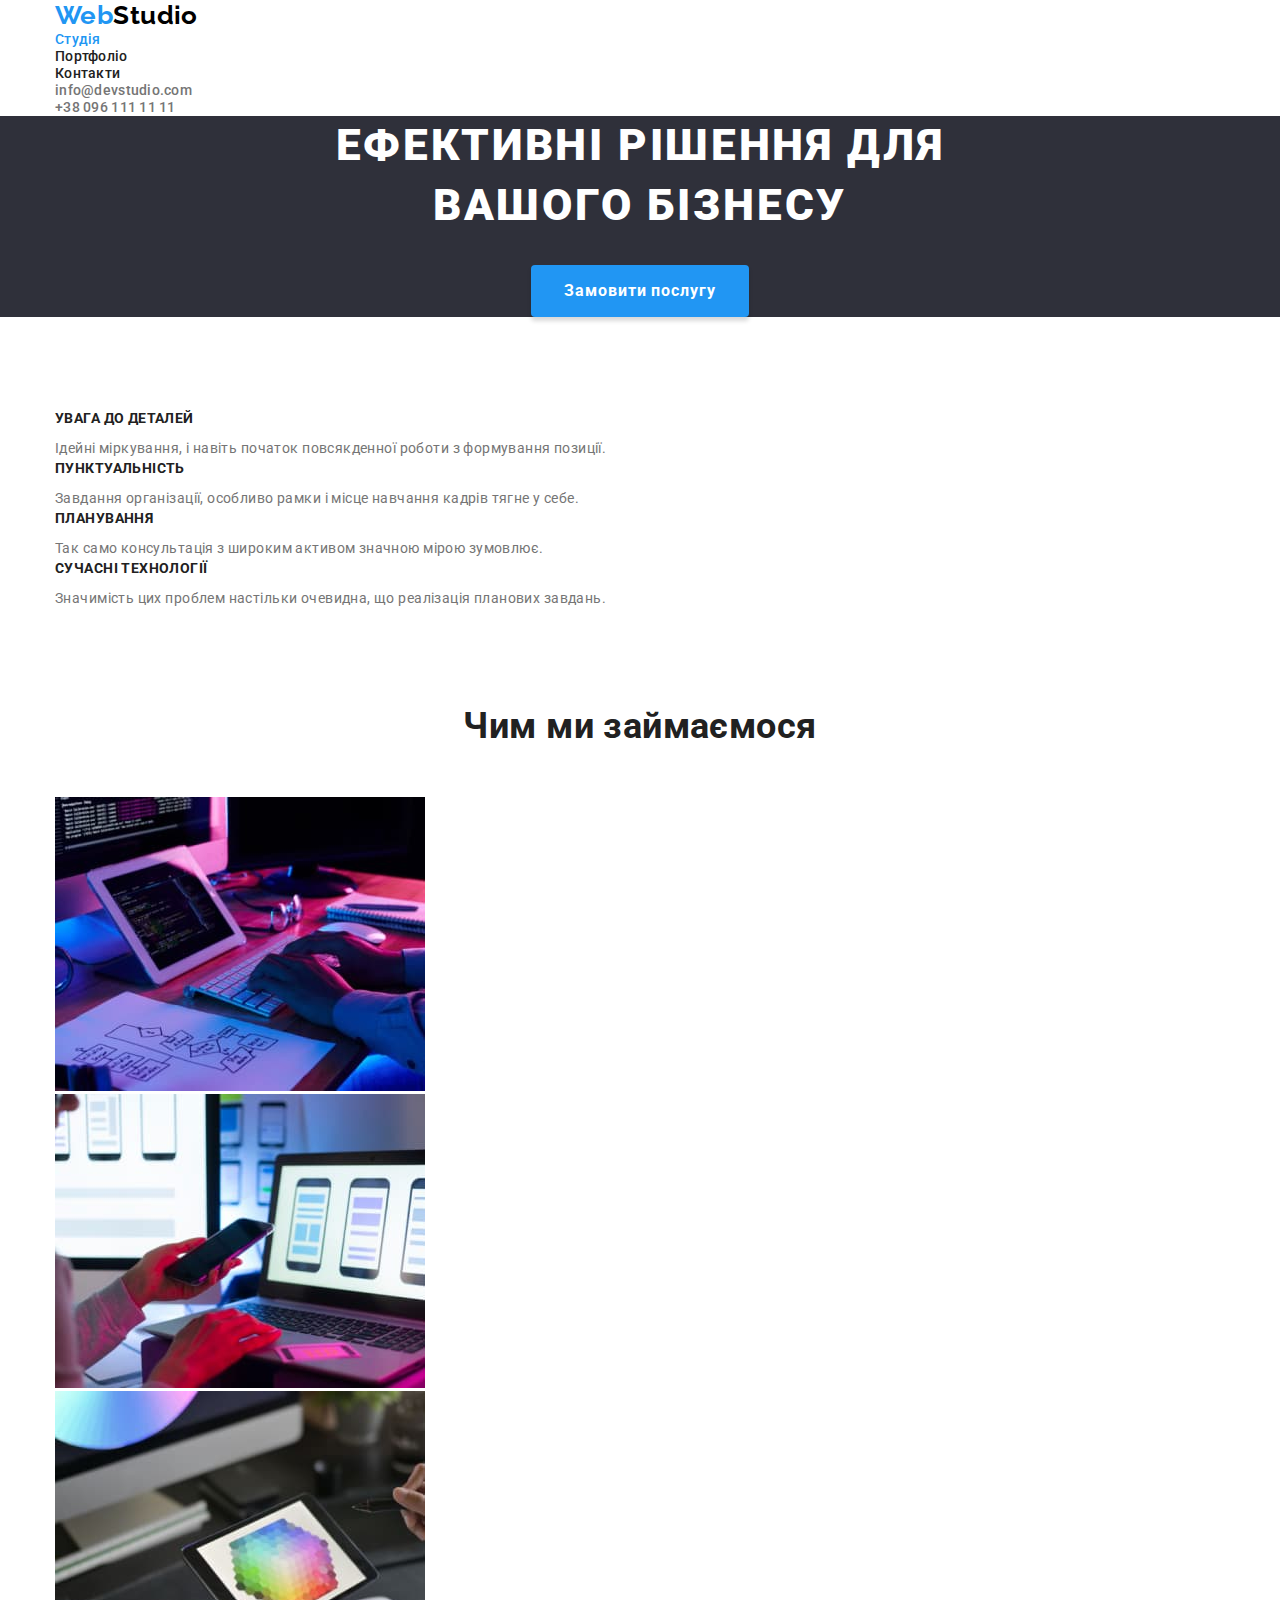
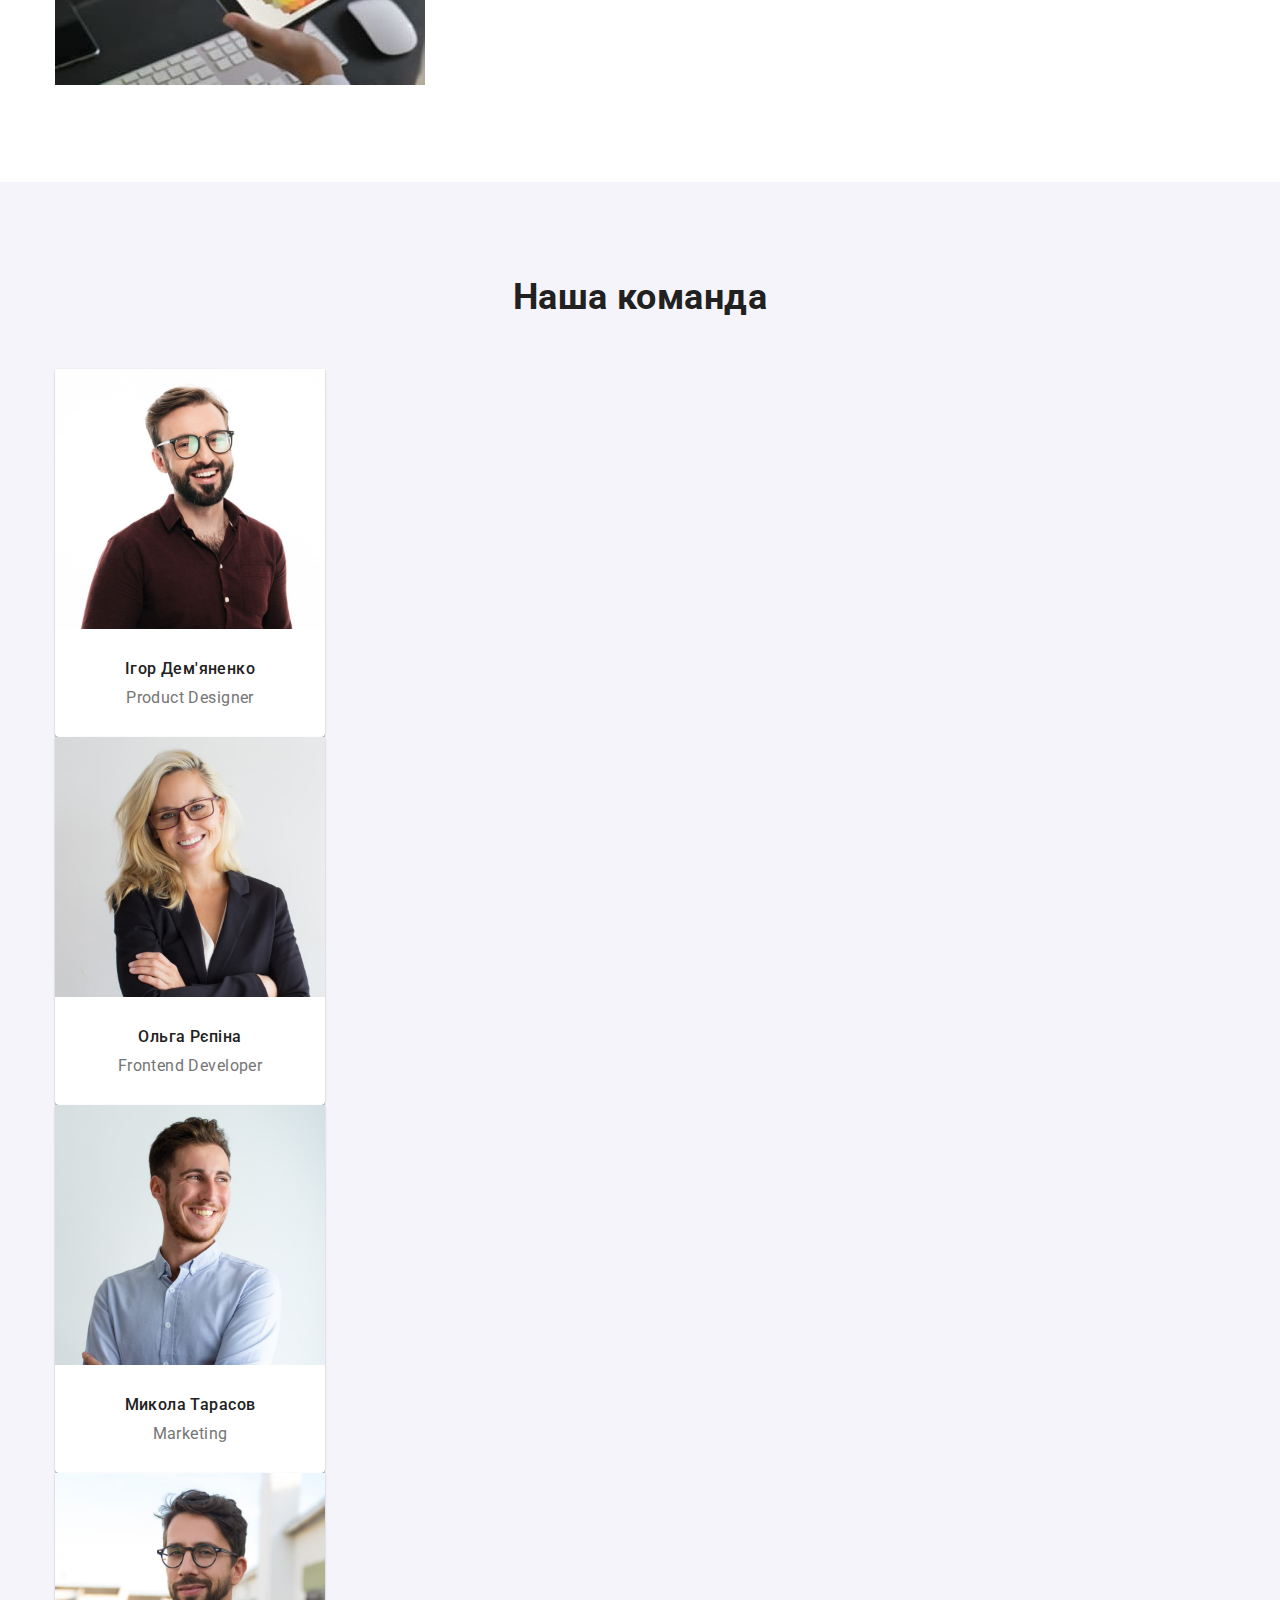
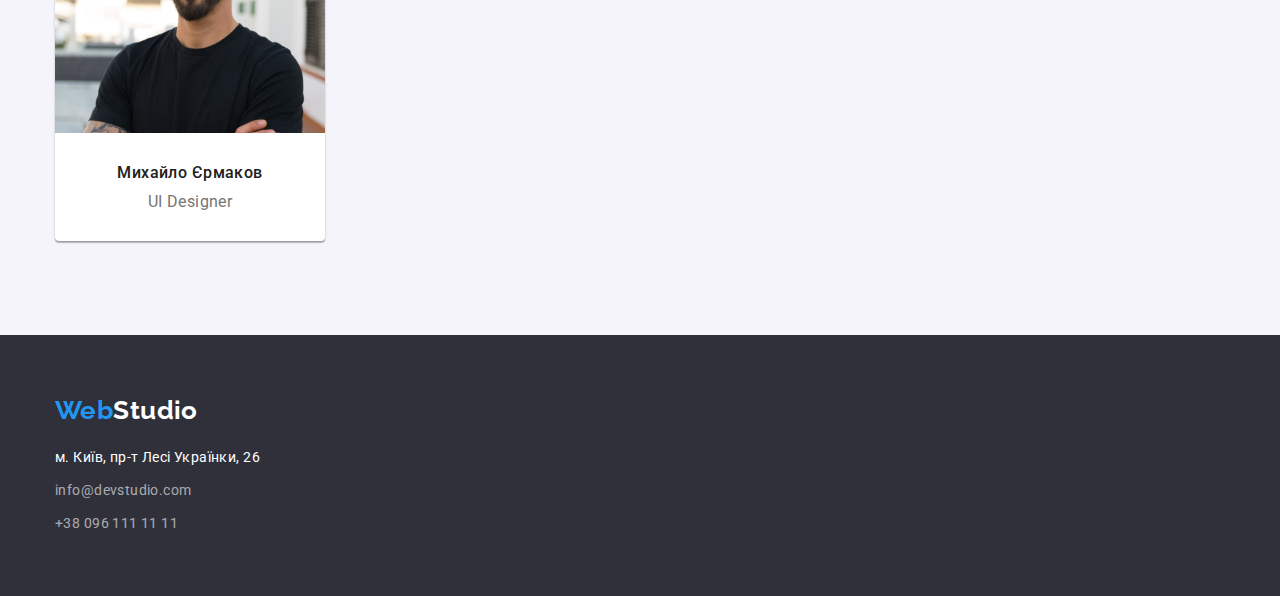
==== index.html @ ab70d48a "додає геометрію елементам головної сторінки проекту" ====
<!DOCTYPE html>
<html lang="uk">

<head>
    <meta charset="UTF-8">
    <meta http-equiv="X-UA-Compatible" content="IE=edge">
    <meta name="viewport" content="width=device-width, initial-scale=1.0">
    <title>Студія</title>
    <link rel="preconnect" href="https://fonts.googleapis.com">
    <link rel="preconnect" href="https://fonts.gstatic.com" crossorigin>
    <link href="https://fonts.googleapis.com/css2?family=Raleway:wght@700&family=Roboto:wght@400;500;700;900&display=swap"
        rel="stylesheet">
    <link rel="stylesheet" href="https://cdnjs.cloudflare.com/ajax/libs/modern-normalize/1.1.0/modern-normalize.min.css">
    <link rel="stylesheet" href="./css/styles.css" />
</head>

<body class="page">
    <!--Шапка проекту-->
    <header class="header">
        <div class="container">
            <nav>
                <a class="logo" href="./index.html" lang="en">
                    <span class="part-logo">Web</span>Studio</a>
                <ul class="list site-nav">
                    <li><a class="link current" href="./index.html">Студія</a></li>
                    <li><a class="link" href="./portfolio.html">Портфоліо</a></li>
                    <li><a class="link" href="#">Контакти</a></li>
                </ul>
            </nav>
            <ul class="list contacts-header">
                <li><a href="mailto:info@devstudio.com">info@devstudio.com</a></li>
                <li><a href="tel:+380961111111">+38 096 111 11 11</a></li>
            </ul>
        </div>
    </header>
    <!--Основна частина проекту-->
    <main>
        <!--Секція 1 герой-->
        <section class="hero section">
            <h1 class="hero-title">Ефективні рішення для <br> вашого бізнесу</h1>
            <button class="button" type="button">Замовити послугу</button>
        </section>
        <!--Секція 2 про компанію-->
        <section class="section">
            <div class="container">
                <h2 class="section-title visually-hidden">Про компанію</h2>
                <ul class="list about-list">
                    <li>
                        <h3 class="title">УВАГА ДО ДЕТАЛЕЙ</h3>
                        <p class="text">Ідейні міркування, і навіть початок повсякденної
                            роботи з формування позиції.</p>
                    </li>
                    <li>
                        <h3 class="title">ПУНКТУАЛЬНІСТЬ</h3>
                        <p class="text">Завдання організації, особливо рамки і місце
                            навчання кадрів тягне у себе.</p>
                    </li>
                    <li>
                        <h3 class="title">ПЛАНУВАННЯ</h3>
                        <p class="text">Так само консультація з широким активом значною
                            мірою зумовлює.</p>
                    </li>
                    <li>
                        <h3 class="title">СУЧАСНІ ТЕХНОЛОГІЇ</h3>
                        <p class="text">Значимість цих проблем настільки очевидна, що реалізація
                            планових завдань.</p>
                    </li>
                </ul>
            </div>
        </section>
        <!--Секція 3 чим займається компанія-->
        <section class="section">
            <div class="container">
                <h2 class="section-title">Чим ми займаємося</h2>
                <ul class="list">
                    <li>
                        <img src="./images/box_1.jpg" alt="Розробник працює на комп'ютері" width="370">
                    </li>
                    <li>
                        <img src="./images/box_2.jpg" alt="Людина дивиться на телевон в її руках" width="370">
                    </li>
                    <li>
                        <img src="./images/box_3.jpg" alt="Людина працює на планшеті в її руках" width="370">
                    </li>
                </ul>
            </div>
        </section>
        <!--Секція 4 команда компанії-->
        <section class="section-team">
            <div class="container">
                <h2 class="section-title">Наша команда</h2>
                <ul class="list list-team">
                    <li>
                        <div class="item-position">
                            <img class="image-position" src="./images/img_igor_1.jpg" alt="Фотографія Ігора Дем'яненко" width="270">
                            <h3 class="member">Ігор Дем'яненко</h3>
                            <p class="position" lang="en">Product Designer</p>
                        </div>
                    </li>
                    <li>
                        <div class="item-position">
                            <img class="image-position" src="./images/img_olga_2.jpg" alt="Фотографія Ольги Рєпіної" width="270">
                            <h3 class="member">Ольга Рєпіна</h3>
                            <p class="position" lang="en">Frontend Developer</p>
                        </div>
                    </li>
                    <li>
                        <div class="item-position">
                            <img class="image-position" src="./images/img_mykola_3.jpg" alt="Фотографія Миколи Тарасова" width="270">
                            <h3 class="member">Микола Тарасов</h3>
                            <p class="position" lang="en">Marketing</p>
                        </div>
                    </li>
                    <li>
                        <div class="item-position">
                            <img class="image-position" src="./images/img_mykhayilo_4.jpg" alt="Фотографія Михайла Єрмакова" width="270">
                            <h3 class="member">Михайло Єрмаков</h3>
                            <p class="position" lang="en">UI Designer</p>
                        </div>
                    </li>
                </ul>
            </div>
        </section>
    </main>
    <!--Підвал проекту-->
    <footer class="footer">
        <div class="container">
            <div class="logo-footer-full">
                 <a class="logo-footer" href="./index.html"><span class="part-logo">Web</span>Studio</a>
            </div>
            <address>
                <ul class="list contacts-footer">
                    <li><a href="https://goo.gl/maps/CPtrU1FHBa2aNyZL9" target="_blank" rel="noopener noreferrer nofollow">
                            м. Київ, пр-т Лесі Українки, 26
                        </a>
                    </li>
                    <li><a class="mail" href="mailto:info@devstudio.com">info@devstudio.com</a></li>
                    <li><a class="tel" href="tel:+380961111111">+38 096 111 11 11</a></li>
                </ul>
            </address>
        </div>
    </footer>
</body>
</html>
---- css/styles.css ----
/* цвет основного текста #212121 */
/* вторичный цвет текста #757575 */
/* белый #FFFFFF */
/* цвет акцент #2196F3 */
/* вторичный цвет фона #F5F4FA */

/* стили для index.html */

:root {
    --primary-text-color: #212121;
    --secondary-text-color: #757575;
    --white-text-color: #FFFFFF;
    --accent-color: #2196F3;
    --primary-background-color: #FFFFFF;
    --secondary-background-color: #F5F4FA;
}


html {
    box-sizing: border-box;
}

*,
*::before,
*::after {
    box-sizing: inherit;
}

body {
    color: var(--primary-text-color);
    background-color: var(--primary-background-color);
    font-family: Roboto, sans-serif;
    letter-spacing: 0.03em;
    font-size: 14px;
}

a {
    text-decoration: none;
}

.list {
    margin: 0;
    padding: 0;
    list-style: none;
}

/* .header {
    background-color: tomato;
} */

/* Logo */

.logo, 
.part-logo {
    color: #000000;
    font-family: Raleway, sans-serif;
    font-weight: 700;
    font-size: 26px;
    line-height: 1.19;
   }

.part-logo {
    color: var(--accent-color);
}

/* site-navigation */

.site-nav .link {
    color: var(--primary-text-color);
    font-weight: 500;
    font-size: 14px;
    line-height: 1.14;
    letter-spacing: 0.02em;
}

.site-nav .link:hover, 
.site-nav .link:focus {
    color: var(--accent-color);
}

.site-nav .link.current {
    color: var(--accent-color);
}

/* contacts-header */

.contacts-header a {
    color: var(--secondary-text-color);
    font-weight: 500;
    font-size: 14px;
    line-height: 1.14;
    letter-spacing: 0.02em;
}

.contacts-header a:hover,
.contacts-header a:focus {
    color: var(--accent-color);
}

.container {
    margin-left: auto;
    margin-right: auto;
    width: 1200px;
    padding-left: 15px;
    padding-right: 15px;
}

/* hero */

.hero {
    background-color: #2F303A;
    text-align: center;
}

.hero-title {
    margin-top: 0;
    margin-bottom: 30px;
    
    color: var(--white-text-color);
    font-weight: 900;
    font-size: 44px;
    line-height: 1.36;
    
    letter-spacing: 0.06em;
    text-transform: uppercase;
}

/* button */

.button {
    display: inline-block;
    min-width: 216px;
    color: var(--white-text-color);
    background-color: var(--accent-color);

    font-family: inherit;
    font-weight: 700;
    font-size: 16px;
    line-height: 1.88;
    align-items: center;
    text-align: center;
    letter-spacing: 0.06em;
    
    cursor: pointer;
    box-shadow: 0px 4px 4px rgba(0, 0, 0, 0.15);
    border-radius: 4px;
    padding: 10px 32px;
    border: 1px solid transparent;
}

.button:hover, 
.button:focus {
    background-color: #188CE8;
}

/* section about company */

.section {
    margin-bottom: 94px;
}

.section-title {
    font-size: 36px;
    line-height: 1.17;
    text-align: center;
    margin-top: 0;
    margin-bottom: 50px;
}

.visually-hidden {
    position: absolute;
    white-space: nowrap;
    width: 1px;
    height: 1px;
    overflow: hidden;
    border: 0;
    padding: 0;
    clip: rect(0 0 0 0);
    clip-path: inset(50%);
    margin: -1px;
}

.about-list .title {
    font-size: 14px;
    line-height: 1.14;
    text-transform: uppercase;
    margin-top: 0;
    margin-bottom: 10px;
}

.about-list .text {
    color: var(--secondary-text-color);
    line-height: 1.71;
    margin-top: 0;
    margin-bottom: 0;
}

/* Team of company */

.section-team {
    background-color: var(--secondary-background-color);
    padding: 94px 0;
}

.item-position {
    width: 270px;
    background-color: var(--primary-background-color);
    box-shadow: 0px 1px 3px rgba(0, 0, 0, 0.12), 0px 1px 1px rgba(0, 0, 0, 0.14), 0px 2px 1px rgba(0, 0, 0, 0.2);
    border-radius: 0px 0px 4px 4px;
    text-align: center;
    padding-bottom: 30px;
}

.image-position {
    display: block;
    margin-bottom: 30px;
}

.list-team .member {
    font-weight: 500;
    font-size: 16px;
    line-height: 1.19;
    margin-top: 0;
    margin-bottom: 10px;
}

.list-team .position {
    color: var(--secondary-text-color);
    font-size: 16px;
    line-height: 1.19;
    margin-top: 0;
    margin-bottom: 0;
}

/* footer */

.footer {
    background-color: #2F303A;
    padding-top: 60px;
    padding-bottom: 60px;
}

.logo-footer {
    color: var(--white-text-color);
    font-family: Raleway, sans-serif;
    font-weight: 700;
    font-size: 26px;
    line-height: 1.19;
}

.logo-footer-full {
    margin-bottom: 20px;
}

.contacts-footer a {
    color: var(--white-text-color);
    font-style: normal;
    font-size: 14px;
    line-height: 1.71;
}

.contacts-footer li:not(:last-child) {
    margin-bottom: 9px;
}

.contacts-footer .mail, 
.contacts-footer .tel {
    color: rgba(255, 255, 255, 0.6);
}

.contacts-footer a:hover,
.contacts-footer a:focus {
    color: var(--accent-color);
}


/* стили для portfolio.html */

.visually-hidden {
    position: absolute;
    white-space: nowrap;
    width: 1px;
    height: 1px;
    overflow: hidden;
    border: 0;
    padding: 0;
    clip: rect(0 0 0 0);
    clip-path: inset(50%);
    margin: -1px;
}

/* filter buttons */

.filter button {
    color: var(--primary-text-color);
    background-color: var(--secondary-background-color);
    font-family: inherit;
    font-weight: 500;
    font-size: 16px;
    line-height: 1.63;
    letter-spacing: 0.03em;
    cursor: pointer;
}

.filter button:hover,
.filter button:focus {
    color: var(--white-text-color);
    background-color: var(--accent-color);
}

/* examples-project */

.examples-projects a {
    color: inherit;
}

.project-title {
    font-size: 18px;
    line-height: 2;
    letter-spacing: 0.06em;
}

.project-type {
    color: var(--secondary-text-color);
    font-size: 16px;
    line-height: 1.88;
}
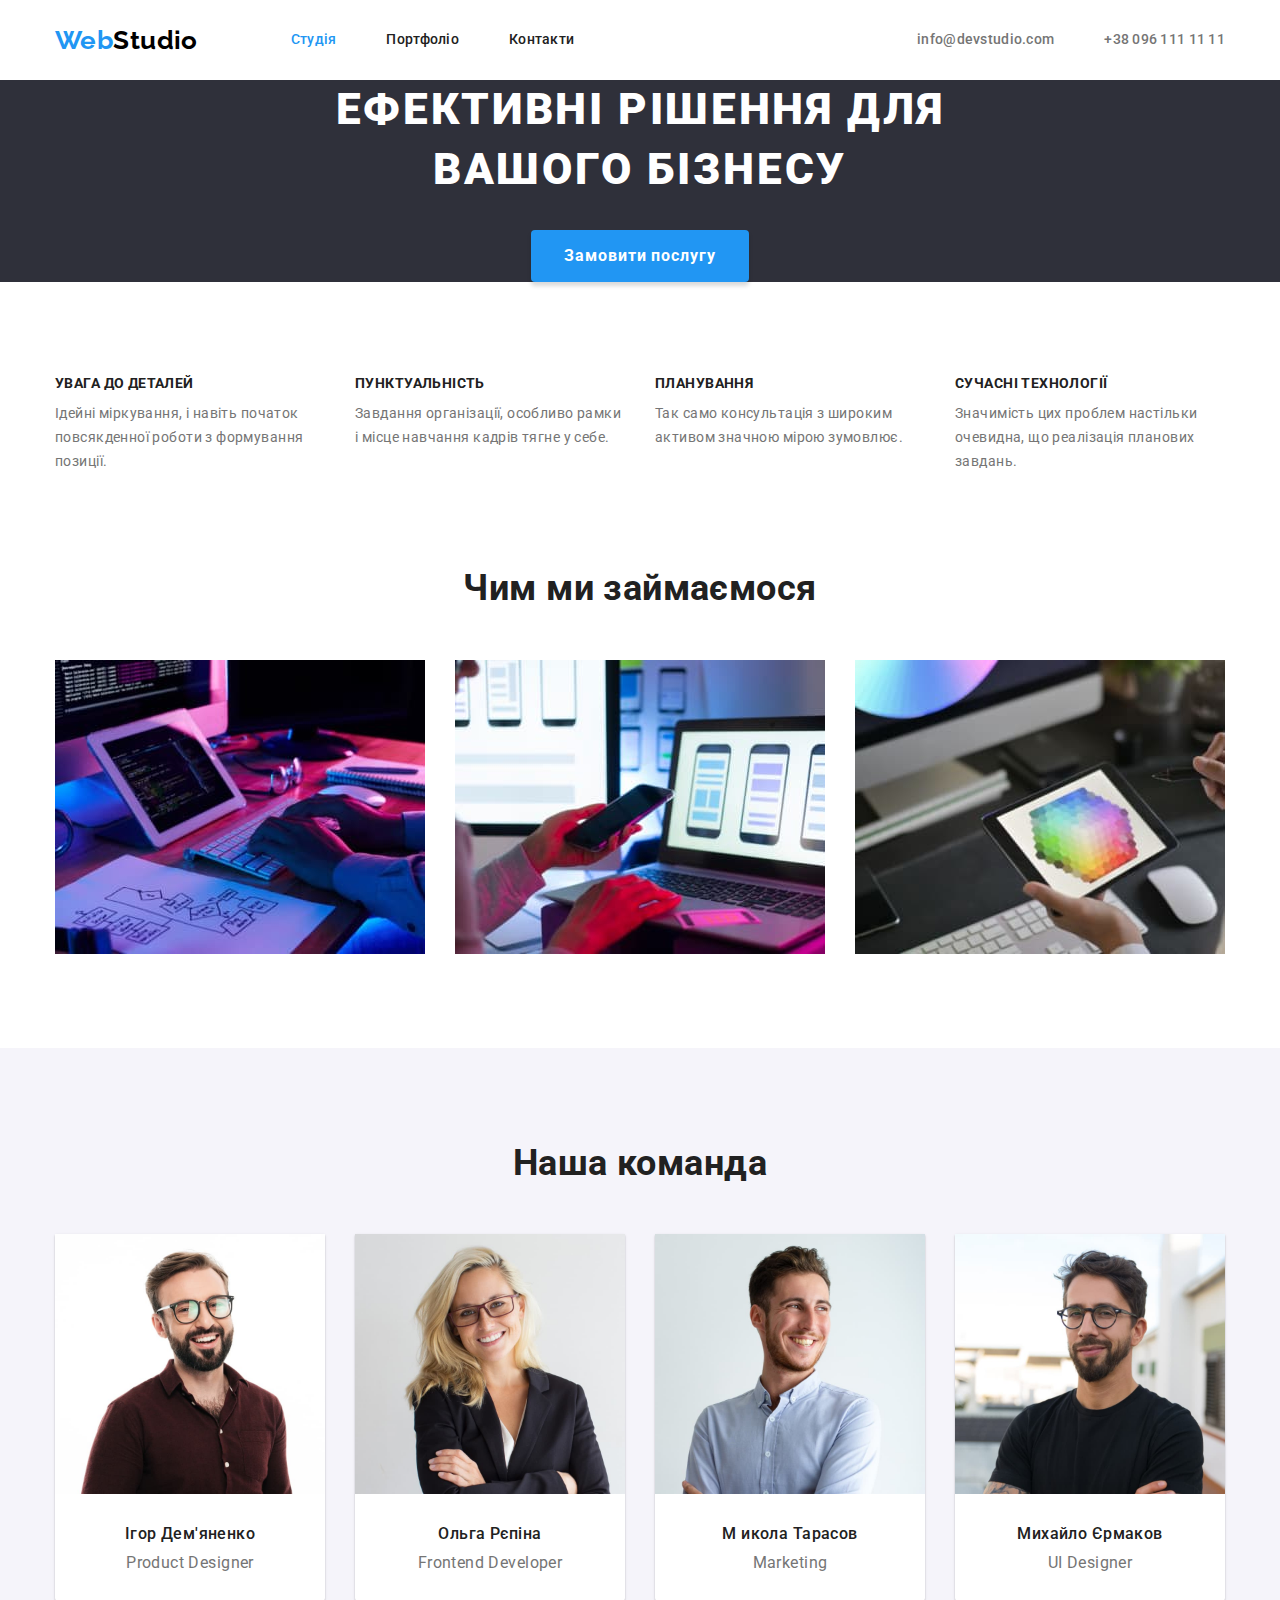
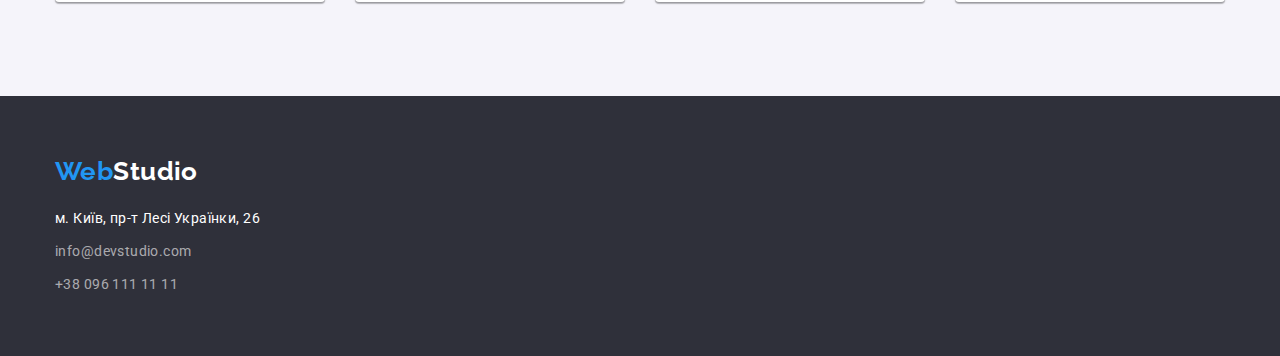
==== commit b04d8328: "додає розміщення елементів з використанням Flexbox (головна сторінка)" ====
--- a/index.html
+++ b/index.html
@@ -17,50 +17,52 @@
 <body class="page">
     <!--Шапка проекту-->
     <header class="header">
-        <div class="container">
+        <div class="container main-header">
+            <a class="logo" href="./index.html" lang="en">
+                <span class="part-logo">Web</span>Studio</a>
             <nav>
-                <a class="logo" href="./index.html" lang="en">
-                    <span class="part-logo">Web</span>Studio</a>
                 <ul class="list site-nav">
-                    <li><a class="link current" href="./index.html">Студія</a></li>
-                    <li><a class="link" href="./portfolio.html">Портфоліо</a></li>
-                    <li><a class="link" href="#">Контакти</a></li>
+                    <li class="item"><a class="link current" href="./index.html">Студія</a></li>
+                    <li class="item"><a class="link" href="./portfolio.html">Портфоліо</a></li>
+                    <li class="item"><a class="link" href="#">Контакти</a></li>
                 </ul>
             </nav>
             <ul class="list contacts-header">
-                <li><a href="mailto:info@devstudio.com">info@devstudio.com</a></li>
-                <li><a href="tel:+380961111111">+38 096 111 11 11</a></li>
+                <li class="item" ><a href="mailto:info@devstudio.com">info@devstudio.com</a></li>
+                <li class="item" ><a href="tel:+380961111111">+38 096 111 11 11</a></li>
             </ul>
         </div>
     </header>
     <!--Основна частина проекту-->
     <main>
         <!--Секція 1 герой-->
-        <section class="hero section">
-            <h1 class="hero-title">Ефективні рішення для <br> вашого бізнесу</h1>
-            <button class="button" type="button">Замовити послугу</button>
+        <section class="hero">
+            <div class="container">
+                <h1 class="hero-title">Ефективні рішення для <br> вашого бізнесу</h1>
+                <button class="button" type="button">Замовити послугу</button>
+            </div>
         </section>
         <!--Секція 2 про компанію-->
         <section class="section">
             <div class="container">
                 <h2 class="section-title visually-hidden">Про компанію</h2>
                 <ul class="list about-list">
-                    <li>
+                    <li class="item">
                         <h3 class="title">УВАГА ДО ДЕТАЛЕЙ</h3>
                         <p class="text">Ідейні міркування, і навіть початок повсякденної
                             роботи з формування позиції.</p>
                     </li>
-                    <li>
+                    <li class="item">
                         <h3 class="title">ПУНКТУАЛЬНІСТЬ</h3>
                         <p class="text">Завдання організації, особливо рамки і місце
                             навчання кадрів тягне у себе.</p>
                     </li>
-                    <li>
+                    <li class="item">
                         <h3 class="title">ПЛАНУВАННЯ</h3>
                         <p class="text">Так само консультація з широким активом значною
                             мірою зумовлює.</p>
                     </li>
-                    <li>
+                    <li class="item">
                         <h3 class="title">СУЧАСНІ ТЕХНОЛОГІЇ</h3>
                         <p class="text">Значимість цих проблем настільки очевидна, що реалізація
                             планових завдань.</p>
@@ -69,49 +71,50 @@
             </div>
         </section>
         <!--Секція 3 чим займається компанія-->
-        <section class="section">
+        <section class="section no-padding-top">
             <div class="container">
                 <h2 class="section-title">Чим ми займаємося</h2>
-                <ul class="list">
-                    <li>
-                        <img src="./images/box_1.jpg" alt="Розробник працює на комп'ютері" width="370">
+                <ul class="list list-work">
+                    <li class="item">
+                        <img class="image-work" src="./images/box_1.jpg" alt="Розробник працює на комп'ютері" width="370">
                     </li>
-                    <li>
-                        <img src="./images/box_2.jpg" alt="Людина дивиться на телевон в її руках" width="370">
+                    <li class="item">
+                        <img class="image-work" src="./images/box_2.jpg" alt="Людина дивиться на телевон в її руках" width="370">
                     </li>
-                    <li>
-                        <img src="./images/box_3.jpg" alt="Людина працює на планшеті в її руках" width="370">
+                    <li class="item">
+                        <img class="image-work" src="./images/box_3.jpg" alt="Людина працює на планшеті в її руках" width="370">
                     </li>
                 </ul>
             </div>
         </section>
         <!--Секція 4 команда компанії-->
-        <section class="section-team">
+        <section class="section section-team">
             <div class="container">
                 <h2 class="section-title">Наша команда</h2>
                 <ul class="list list-team">
-                    <li>
+                    <li class="item">
                         <div class="item-position">
                             <img class="image-position" src="./images/img_igor_1.jpg" alt="Фотографія Ігора Дем'яненко" width="270">
                             <h3 class="member">Ігор Дем'яненко</h3>
                             <p class="position" lang="en">Product Designer</p>
                         </div>
                     </li>
-                    <li>
+                    <li class="item">
                         <div class="item-position">
                             <img class="image-position" src="./images/img_olga_2.jpg" alt="Фотографія Ольги Рєпіної" width="270">
                             <h3 class="member">Ольга Рєпіна</h3>
                             <p class="position" lang="en">Frontend Developer</p>
                         </div>
                     </li>
-                    <li>
+                    <li class="item">
                         <div class="item-position">
                             <img class="image-position" src="./images/img_mykola_3.jpg" alt="Фотографія Миколи Тарасова" width="270">
-                            <h3 class="member">Микола Тарасов</h3>
+                            <h3 class="member">М
+                                икола Тарасов</h3>
                             <p class="position" lang="en">Marketing</p>
                         </div>
                     </li>
-                    <li>
+                    <li class="item">
                         <div class="item-position">
                             <img class="image-position" src="./images/img_mykhayilo_4.jpg" alt="Фотографія Михайла Єрмакова" width="270">
                             <h3 class="member">Михайло Єрмаков</h3>
@@ -125,9 +128,8 @@
     <!--Підвал проекту-->
     <footer class="footer">
         <div class="container">
-            <div class="logo-footer-full">
-                 <a class="logo-footer" href="./index.html"><span class="part-logo">Web</span>Studio</a>
-            </div>
+            <a class="logo-footer" href="./index.html">
+                <span class="part-logo">Web</span>Studio</a>
             <address>
                 <ul class="list contacts-footer">
                     <li><a href="https://goo.gl/maps/CPtrU1FHBa2aNyZL9" target="_blank" rel="noopener noreferrer nofollow">
--- a/css/styles.css
+++ b/css/styles.css
@@ -48,6 +48,14 @@
     background-color: tomato;
 } */
 
+
+/* main-header */
+
+.main-header {
+    display: flex;
+    align-items: center;
+}
+
 /* Logo */
 
 .logo, 
@@ -57,7 +65,7 @@
     font-weight: 700;
     font-size: 26px;
     line-height: 1.19;
-   }
+}
 
 .part-logo {
     color: var(--accent-color);
@@ -65,7 +73,20 @@
 
 /* site-navigation */
 
+.site-nav {
+    display: flex;
+    margin-left: 93px;
+}
+
+.site-nav .item:not(:last-child ) {
+    margin-right: 50px;
+}
+
 .site-nav .link {
+    display: block;
+    padding-top: 32px;
+    padding-bottom: 32px;
+    
     color: var(--primary-text-color);
     font-weight: 500;
     font-size: 14px;
@@ -84,7 +105,20 @@
 
 /* contacts-header */
 
+.contacts-header {
+    display: flex;
+    margin-left: auto;
+}
+
+.contacts-header .item:not(:last-child) {
+    margin-right: 50px;
+}
+
 .contacts-header a {
+    display: block;
+    padding-top: 32px;
+    padding-bottom: 32px;
+
     color: var(--secondary-text-color);
     font-weight: 500;
     font-size: 14px;
@@ -156,7 +190,12 @@
 /* section about company */
 
 .section {
-    margin-bottom: 94px;
+   padding-top: 94px;
+   padding-bottom: 94px;
+}
+
+.no-padding-top {
+    padding-top: 0;
 }
 
 .section-title {
@@ -180,6 +219,19 @@
     margin: -1px;
 }
 
+.about-list {
+    display: flex;
+}
+
+.about-list .item {
+    width: calc((100% - 90px) / 4);
+    margin-right: 30px;
+}
+
+.about-list .item:nth-child(4n) {
+    margin-right: 0;
+}
+
 .about-list .title {
     font-size: 14px;
     line-height: 1.14;
@@ -195,11 +247,32 @@
     margin-bottom: 0;
 }
 
+/* list-work */
+
+.list-work {
+    display: flex;
+}
+
+.list-work .item:not(:nth-child(3n)) {
+    margin-right: 30px;
+}
+
+.image-work {
+    display: block;
+}
+
 /* Team of company */
 
 .section-team {
     background-color: var(--secondary-background-color);
-    padding: 94px 0;
+}
+
+.list-team {
+    display: flex;
+}
+
+.list-team .item:not(:nth-child(4n)) {
+    margin-right: 30px;
 }
 
 .item-position {
@@ -246,9 +319,7 @@
     font-weight: 700;
     font-size: 26px;
     line-height: 1.19;
-}
-
-.logo-footer-full {
+    display: block;
     margin-bottom: 20px;
 }
 
@@ -291,7 +362,19 @@
 
 /* filter buttons */
 
+.filter {
+    display: flex;
+    margin-left: auto;
+    margin-right: auto;
+    width: 575px;
+    margin-bottom: 50px;
+}
+
 .filter button {
+    display: inline-block;
+    padding: 6px 22px;
+    border: 0;
+        
     color: var(--primary-text-color);
     background-color: var(--secondary-background-color);
     font-family: inherit;
@@ -300,9 +383,16 @@
     line-height: 1.63;
     letter-spacing: 0.03em;
     cursor: pointer;
-}
-
-.filter button:hover,
+    box-shadow: 0px 3px 1px rgba(0, 0, 0, 0.1), 0px 1px 2px rgba(0, 0, 0, 0.08), 0px 2px 2px rgba(0, 0, 0, 0.12);
+    border-radius: 4px;
+    text-align: center;
+}
+
+.filter .item:not(:last-child) {
+    margin-right: 8px;
+}
+
+ .filter button:hover,
 .filter button:focus {
     color: var(--white-text-color);
     background-color: var(--accent-color);
@@ -312,6 +402,8 @@
 
 .examples-projects a {
     color: inherit;
+    display: inline-block;
+    border: 1px solid #EEEEEE;
 }
 
 .project-title {
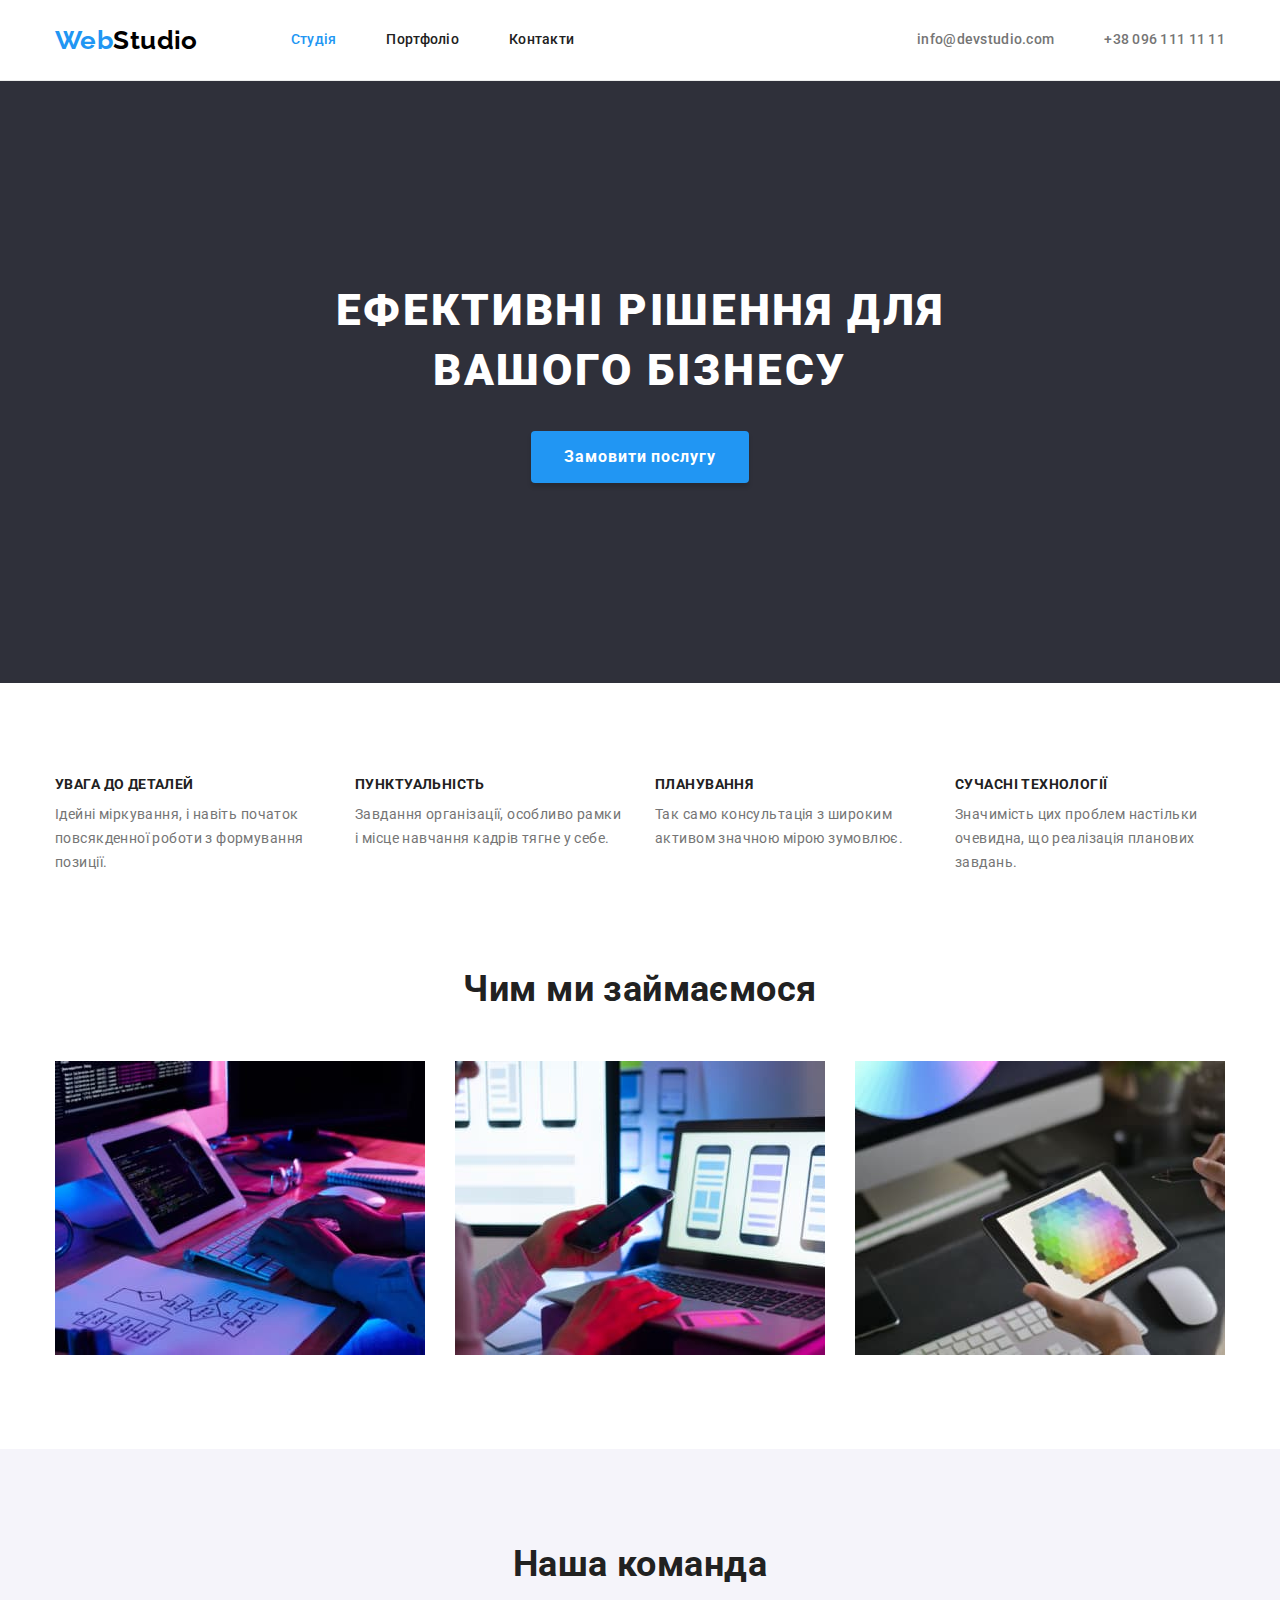
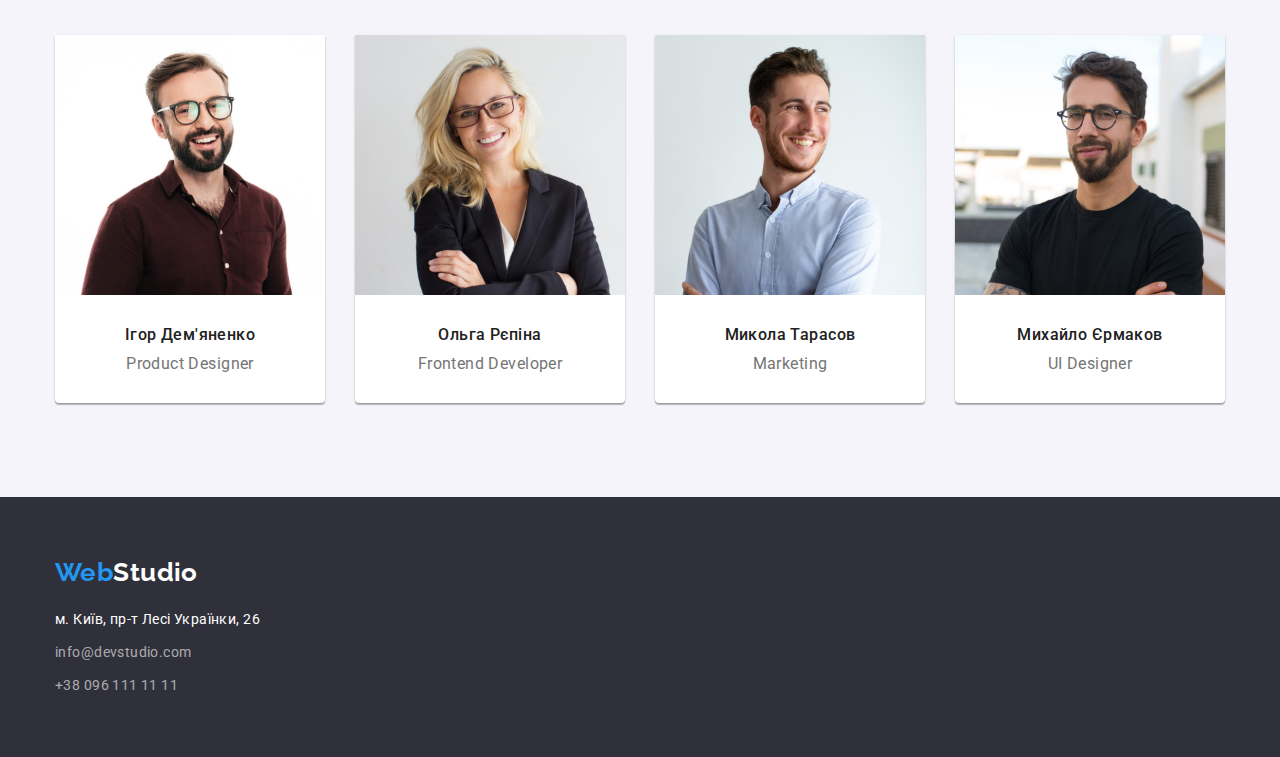
==== commit 3ac91c22: "виправляє певні помилки в стилях (геометрії))" ====
--- a/index.html
+++ b/index.html
@@ -92,34 +92,33 @@
             <div class="container">
                 <h2 class="section-title">Наша команда</h2>
                 <ul class="list list-team">
-                    <li class="item">
+                    <li>
+                        <img class="image-position" src="./images/img_igor_1.jpg" alt="Фотографія Ігора Дем'яненко" width="270">
                         <div class="item-position">
-                            <img class="image-position" src="./images/img_igor_1.jpg" alt="Фотографія Ігора Дем'яненко" width="270">
                             <h3 class="member">Ігор Дем'яненко</h3>
-                            <p class="position" lang="en">Product Designer</p>
+                            <p class="position" lang="en">Product Designer</p>  
                         </div>
                     </li>
-                    <li class="item">
+                    <li>
+                        <img class="image-position" src="./images/img_olga_2.jpg" alt="Фотографія Ольги Рєпіної" width="270">
                         <div class="item-position">
-                            <img class="image-position" src="./images/img_olga_2.jpg" alt="Фотографія Ольги Рєпіної" width="270">
                             <h3 class="member">Ольга Рєпіна</h3>
                             <p class="position" lang="en">Frontend Developer</p>
                         </div>
                     </li>
-                    <li class="item">
+                    <li>
+                        <img class="image-position" src="./images/img_mykola_3.jpg" alt="Фотографія Миколи Тарасова" width="270">
                         <div class="item-position">
-                            <img class="image-position" src="./images/img_mykola_3.jpg" alt="Фотографія Миколи Тарасова" width="270">
-                            <h3 class="member">М
-                                икола Тарасов</h3>
+                            <h3 class="member">Микола Тарасов</h3>
                             <p class="position" lang="en">Marketing</p>
-                        </div>
+                        </div>                       
                     </li>
-                    <li class="item">
+                    <li>
+                        <img class="image-position" src="./images/img_mykhayilo_4.jpg" alt="Фотографія Михайла Єрмакова" width="270">
                         <div class="item-position">
-                            <img class="image-position" src="./images/img_mykhayilo_4.jpg" alt="Фотографія Михайла Єрмакова" width="270">
-                            <h3 class="member">Михайло Єрмаков</h3>
-                            <p class="position" lang="en">UI Designer</p>
-                        </div>
+                           <h3 class="member">Михайло Єрмаков</h3>
+                            <p class="position" lang="en">UI Designer</p> 
+                        </div>                        
                     </li>
                 </ul>
             </div>
--- a/css/styles.css
+++ b/css/styles.css
@@ -38,16 +38,19 @@
     text-decoration: none;
 }
 
+img {
+    max-width: 100%;
+}
+
 .list {
     margin: 0;
     padding: 0;
     list-style: none;
 }
 
-/* .header {
-    background-color: tomato;
-} */
-
+.header {
+    border-bottom: 1px solid #ECECEC;
+}
 
 /* main-header */
 
@@ -144,6 +147,8 @@
 .hero {
     background-color: #2F303A;
     text-align: center;
+    padding-top: 200px;
+    padding-bottom: 200px;
 }
 
 .hero-title {
@@ -271,22 +276,25 @@
     display: flex;
 }
 
-.list-team .item:not(:nth-child(4n)) {
+.list-team li:not(:nth-child(4n)) {
     margin-right: 30px;
 }
 
-.item-position {
-    width: 270px;
+.list-team li {
+    width: calc((100% - 90px) / 4);
     background-color: var(--primary-background-color);
     box-shadow: 0px 1px 3px rgba(0, 0, 0, 0.12), 0px 1px 1px rgba(0, 0, 0, 0.14), 0px 2px 1px rgba(0, 0, 0, 0.2);
     border-radius: 0px 0px 4px 4px;
+}
+
+.image-position {
+    display: block;
+}
+
+.list-team .item-position {
+    padding-top: 30px;
+    padding-bottom: 30px;
     text-align: center;
-    padding-bottom: 30px;
-}
-
-.image-position {
-    display: block;
-    margin-bottom: 30px;
 }
 
 .list-team .member {
@@ -366,8 +374,8 @@
     display: flex;
     margin-left: auto;
     margin-right: auto;
-    width: 575px;
     margin-bottom: 50px;
+    justify-content: center;
 }
 
 .filter button {
@@ -383,7 +391,7 @@
     line-height: 1.63;
     letter-spacing: 0.03em;
     cursor: pointer;
-    box-shadow: 0px 3px 1px rgba(0, 0, 0, 0.1), 0px 1px 2px rgba(0, 0, 0, 0.08), 0px 2px 2px rgba(0, 0, 0, 0.12);
+   
     border-radius: 4px;
     text-align: center;
 }
@@ -392,27 +400,57 @@
     margin-right: 8px;
 }
 
- .filter button:hover,
+.filter button:hover,
 .filter button:focus {
     color: var(--white-text-color);
     background-color: var(--accent-color);
+    box-shadow: 0px 3px 1px rgba(0, 0, 0, 0.1), 0px 1px 2px rgba(0, 0, 0, 0.08), 0px 2px 2px rgba(0, 0, 0, 0.12);
 }
 
 /* examples-project */
+
+.examples-projects {
+    display: flex;
+    flex-wrap: wrap;
+    gap: 30px;
+}
+
+.examples-projects li {
+    width: calc((100% - 60px) / 3);
+}
 
 .examples-projects a {
     color: inherit;
     display: inline-block;
-    border: 1px solid #EEEEEE;
+}
+
+.examples-projects .image {
+    display: block;
+}
+
+.project-text {
+    padding-top: 20px;
+    padding-left: 24px;
+    padding-bottom: 20px;
+    padding-right: 24px;
+    border-right: 1px solid #EEEEEE;
+    border-bottom: 1px solid #EEEEEE;
+    border-left: 1px solid #EEEEEE;
 }
 
 .project-title {
+    margin-top: 0;
+    margin-bottom: 4px;
+
     font-size: 18px;
     line-height: 2;
     letter-spacing: 0.06em;
 }
 
 .project-type {
+    margin-top: 0;
+    margin-bottom: 0;
+    
     color: var(--secondary-text-color);
     font-size: 16px;
     line-height: 1.88;
